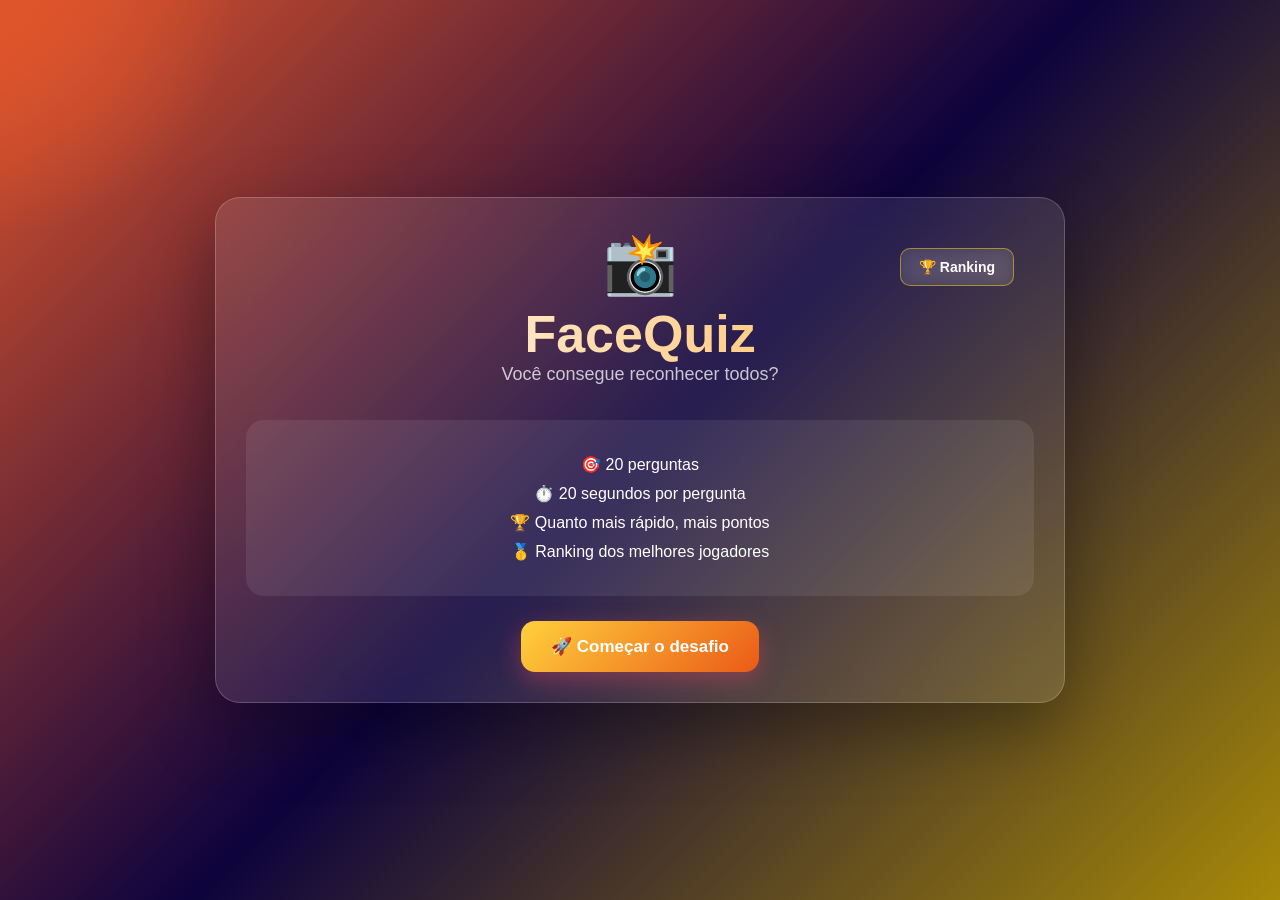
==== index.html @ 36f5b387 "Rename index-facequiz.html to index.html" ====
<!DOCTYPE html>
<html lang="pt-BR">

<head>

    <meta charset="UTF-8">
    <meta name="viewport" content="width=device-width, initial-scale=1.0">
    <title>FaceQuiz</title>
    <link rel="stylesheet" href="style-facequiz.css">
    <link rel="stylesheet" href="script-facequiz.js">


</head>

<body>

    <div class="app">

        <!-- ==============================
             TELA INICIAL
        =============================== -->

        <section id="telaInicial">

            <!-- BOTÃO RANKING -->
            <button class="btn-ranking-topo" id="btnVerRanking">

                🏆 Ranking

            </button>


            <div class="logo">
                📸
            </div>


            <h1 class="titulo">
                FaceQuiz
            </h1>


            <p class="subtitulo">
                Você consegue reconhecer todos?
            </p>


            <div class="descricao">

                <p>🎯 20 perguntas</p>

                <p>⏱️ 20 segundos por pergunta</p>

                <p>🏆 Quanto mais rápido, mais pontos</p>

                <p>🥇 Ranking dos melhores jogadores</p>

            </div>


            <button class="btn btn-principal" id="btnComecar">

                🚀 Começar o desafio

            </button>

        </section>





        <!-- ==============================
     TELA DE RANKING
================================ -->

        <section id="telaRanking" class="oculto">

            <div class="ranking-header">

                <div class="ranking-icone">
                    🏆
                </div>

                <h1 class="titulo">
                    Ranking
                </h1>

                <p class="subtitulo">
                    Os melhores jogadores do FaceQuiz
                </p>

            </div>


            <!-- TOP 3 -->

            <div id="podioRanking" class="podio-ranking">
            </div>


            <!-- DEMAIS JOGADORES -->

            <div id="listaRankingTela" class="lista-ranking-tela">
            </div>


            <!-- BOTÃO VOLTAR -->

            <button class="btn btn-ranking" id="btnVoltarRanking">

                ← Voltar para a tela inicial

            </button>



            <button class="btn btn-reset-ranking" id="btnResetRanking">

                🗑️ Resetar Ranking

            </button>

        </section>





        <!-- ==============================
             TELA DO JOGO
        =============================== -->

        <section id="jogo" class="oculto">

            <div class="topo">

                <div class="questao">

                    Pergunta
                    <span id="numero">
                        1
                    </span>

                    de 20

                </div>

                <div class="pontuacao-atual">

                    🏆

                    <span id="pontos">
                        0
                    </span>

                    pontos

                </div>

            </div>


            <!-- Barra de progresso -->

            <div class="progresso-container">

                <div class="progresso" id="progresso">
                </div>

            </div>


            <!-- Cronômetro -->

            <div class="timer" id="timer">

                15

            </div>


            <!-- Imagem -->

            <div class="imagem-box">

                <img id="imagem" src="" alt="Pessoa">

            </div>


            <!-- Pergunta -->

            <div class="pergunta">

                Quem é essa pessoa?

            </div>


            <!-- Alternativas -->

            <div class="alternativas" id="alternativas">
            </div>


            <!-- Feedback -->

            <div class="feedback" id="feedback">
            </div>

        </section>


        <!-- ==============================
             RESULTADO FINAL
        =============================== -->

        <section id="resultado">

            <div class="trofeu">
                🏆
            </div>

            <h2 class="resultado-titulo">
                Desafio concluído!
            </h2>

            <div class="resultado-pontos" id="resultadoPontos">

                0

            </div>

            <p>
                pontos
            </p>


            <!-- Estatísticas -->

            <div class="estatisticas">

                <div class="estatistica">

                    <strong id="totalAcertos">
                        0
                    </strong>

                    Acertos

                </div>


                <div class="estatistica">

                    <strong id="totalErros">
                        0
                    </strong>

                    Erros

                </div>


                <div class="estatistica">

                    <strong id="percentual">
                        0%
                    </strong>

                    Aproveitamento

                </div>

            </div>


            <!-- Ranking -->

            <div class="ranking">

                <h2>
                    🏆 Ranking
                </h2>

                <div id="listaRanking">
                </div>

            </div>


            <br>


            <button class="btn btn-principal" id="btnJogarNovamente">

                🔄 Jogar novamente

            </button>

        </section>


        <!-- ==============================
     FASE SURPRESA
================================ -->

        <section id="faseSurpresa" class="oculto">

            <div class="surpresa-icone">
                🎁
            </div>

            <h1 class="titulo-surpresa">
                FASE SURPRESA!
            </h1>

            <p class="subtitulo">
                Você chegou até aqui...
            </p>

            <div class="surpresa-box">

                <p>
                    🔥 Uma pergunta especial!
                </p>

                <p>
                    ⏱️ Você terá apenas 30 segundos.
                </p>

                <p>
                    💰 Se acertar, ganha
                    <strong>+500 pontos!</strong>
                </p>

            </div>

            <button class="btn btn-principal" id="btnComecarSurpresa"type="button">

                ⚡ Aceitar o desafio

            </button>

        </section>


        <!-- ==============================
     JOGO SURPRESA
================================ -->

        <section id="jogoSurpresa" class="oculto">

            <div class="topo">

                <div class="questao">

                    🎁 Fase Surpresa

                </div>

                <div class="pontuacao-atual">

                    🏆
                    <span id="pontosSurpresa">
                        0
                    </span>

                    pontos

                </div>

            </div>


            <div class="timer" id="timerSurpresa">

                30

            </div>


            <div class="imagem-box">

                <video id="videoSurpresa" autoplay muted playsinline controls loop>
                    <source src="videos/fase-surpresa.mp4" type="video/mp4"> /* incluir caminho do video*/
                </video>

            </div>


            <div class="pergunta">

                Quem é essa pessoa?

            </div>


            <div class="alternativas-surpresa" id="alternativasSurpresa">
   

            </div>


            <div class="feedback" id="feedbackSurpresa" aria-live="polite">

            </div>

        </section>

    </div>


    <!-- ==============================
         MODAL DO NOME
    =============================== -->

    <div class="modal oculto" id="modalNome">

        <div class="modal-conteudo">

            <h2>
                👋 Bem-vindo!
            </h2>

            <p>
                Digite seu nome para entrar no ranking:
            </p>

            <br>

            <input type="text" id="nomeJogador" placeholder="Seu nome" maxlength="20">

            <button class="btn btn-principal" id="btnIniciar">

                Começar

            </button>

        </div>

    </div>


    <!-- JavaScript externo -->
    <script src="script-facequiz.js"></script>

</body>
---- style-facequiz.css ----
/* ==========================================
   CONFIGURAÇÕES GERAIS
========================================== */

* {
    margin: 0;
    padding: 0;
    box-sizing: border-box;
}


body {

    font-family:
        "Segoe UI",
        Arial,
        sans-serif;

    min-height: 100vh;

    background:
        radial-gradient(circle at top left,
            #df552b,
            transparent 15%),
        linear-gradient(135deg,
            #df552b,
            #0d033d,
            #a78908);

    color: white;

    display: flex;

    justify-content: center;

    align-items: center;

    padding: 20px;
}


/* ==========================================
   CONTAINER
========================================== */

.app {

    width: 100%;

    max-width: 850px;

    background:
        rgba(255, 255, 255, 0.10);

    backdrop-filter:
        blur(18px);

    border:
        1px solid rgba(255, 255, 255, 0.20);

    border-radius: 25px;

    padding: 30px;

    box-shadow:
        0 25px 70px rgba(0, 0, 0, 0.35);
}


/* ==========================================
   TELA INICIAL
========================================== */

#telaInicial {

    text-align: center;

}


.logo {

    font-size: 60px;

    margin-bottom: 5px;

}


.titulo {

    font-size: 52px;

    font-weight: 800;

    background:
        linear-gradient(90deg,
            #ffffff,
            #ffb347);

    -webkit-background-clip: text;

    -webkit-text-fill-color:
        transparent;
}


.subtitulo {

    color:
        rgba(255, 255, 255, 0.75);

    font-size: 18px;

    margin-bottom: 35px;

}


.descricao {

    background:
        rgba(255, 255, 255, 0.08);

    border-radius: 18px;

    padding: 25px;

    margin-bottom: 25px;

}


.descricao p {

    margin: 10px 0;

}


/* ==========================================
   BOTÕES
========================================== */

.btn {

    border: none;

    padding: 15px 30px;

    border-radius: 14px;

    font-size: 17px;

    font-weight: bold;

    cursor: pointer;

    transition:
        0.3s;
}


.btn-principal {

    color: white;

    background:
        linear-gradient(135deg,
            #ffd13c,
            #eb5a17);

    box-shadow:
        0 8px 25px rgba(255, 80, 100, 0.35);
}


.btn:hover {

    transform:
        translateY(-3px) scale(1.02);

    box-shadow:
        0 12px 30px rgba(0, 0, 0, 0.3);
}


/* ==========================================
   CABEÇALHO
========================================== */

.topo {

    display: flex;

    justify-content:
        space-between;

    align-items:
        center;

    margin-bottom:
        20px;
}


.questao {

    font-size: 18px;

    font-weight: bold;

}


.pontuacao-atual {

    background:
        rgba(255, 255, 255, 0.12);

    padding:
        10px 16px;

    border-radius:
        12px;

}


/* ==========================================
   PROGRESSO
========================================== */

.progresso-container {

    width: 100%;

    height: 8px;

    background:
        rgba(255, 255, 255, 0.15);

    border-radius:
        10px;

    margin-bottom:
        25px;

    overflow:
        hidden;
}


.progresso {

    height: 100%;

    width: 0%;

    background:
        linear-gradient(90deg,
            #ffd13c,
            #eb5a17);

    transition:
        width 0.4s;
}


/* ==========================================
   CRONÔMETRO
========================================== */

.timer {

    width: 75px;

    height: 75px;

    border-radius: 50%;

    display: flex;

    justify-content: center;

    align-items: center;

    margin:
        0 auto 20px;

    background:
        rgba(255, 255, 255, 0.10);

    border:
        4px solid #ff9a3c;

    font-size:
        24px;

    font-weight:
        bold;

    transition:
        0.3s;
}


.timer.urgente {

    border-color:
        #ff304f;

    color:
        #ff304f;

    animation:
        pulsar 0.7s infinite;
}


@keyframes pulsar {

    0% {
        transform: scale(1);
    }

    50% {
        transform: scale(1.12);
    }

    100% {
        transform: scale(1);
    }

}


/* ==========================================
   IMAGEM
========================================== */

.imagem-box {

    width: 100%;

    height: 320px;

    display:flex;
    align-items: center;
    justify-content: center;

    overflow: hidden;
    padding: 10px;
    
    box-sizing: border-box;
        
    border-radius:
        18px;
}


.imagem-box img {

    display: block;

    width: 100%;

    height: 100%;

    object-fit: contain;
    object-position: center;

    border-radius: 12px;
    transition:
        transform 0.5s;
}


.imagem-box:hover img {

    transform:
        scale(1.04);

}

@media (max-width:600px){
    .imagem-box{
        height: 260px;
        padding: 8px;
    }
}



/* ==========================================
   PERGUNTA
========================================== */

.pergunta {

    text-align:
        center;

    font-size:
        25px;

    font-weight:
        bold;

    margin-bottom:
        20px;

}


/* ==========================================
   ALTERNATIVAS
========================================== */

.alternativas {

    display:
        grid;

    grid-template-columns:
        1fr 1fr;

    gap:
        14px;

}


.alternativa {

    padding:
        16px;

    border:
        1px solid rgba(255, 255, 255, 0.15);

    border-radius:
        14px;

    background:
        rgba(255, 255, 255, 0.08);

    color:
        white;

    font-size:
        16px;

    cursor:
        pointer;

    transition:
        0.25s;
}


.alternativa:hover {

    background:
        rgba(255, 255, 255, 0.18);

    transform:
        translateY(-2px);

}


.alternativa:disabled {

    cursor:
        not-allowed;

}


.correta {

    background:
        #16c784 !important;

    border-color:
        #16c784 !important;

    animation:
        acerto 0.5s;
}


.errada {

    background:
        #ff3d57 !important;

    border-color:
        #ff3d57 !important;

    animation:
        erro 0.5s;
}


/* ==========================================
   ANIMAÇÕES
========================================== */

@keyframes acerto {

    0% {
        transform: scale(1);
    }

    50% {
        transform: scale(1.08);
    }

    100% {
        transform: scale(1);
    }

}


@keyframes erro {

    0%,
    100% {
        transform: translateX(0);
    }

    25% {
        transform: translateX(-8px);
    }

    50% {
        transform: translateX(8px);
    }

    75% {
        transform: translateX(-8px);
    }

}


/* ==========================================
   FEEDBACK
========================================== */

.feedback {

    text-align:
        center;

    min-height:
        30px;

    margin-top:
        18px;

    font-size:
        20px;

    font-weight:
        bold;
}


/* ==========================================
   RESULTADO
========================================== */

#resultado {

    display:
        none;

    text-align:
        center;
}


.trofeu {

    font-size:
        75px;
}


.resultado-titulo {

    font-size:
        38px;

    margin:
        10px 0;
}


.resultado-pontos {

    font-size:
        48px;

    font-weight:
        bold;

    color:
        #ffb347;

    margin:
        15px;
}


.estatisticas {

    display:
        flex;

    justify-content:
        center;

    gap:
        15px;

    margin:
        25px 0;

    flex-wrap:
        wrap;
}


.estatistica {

    background:
        rgba(255, 255, 255, 0.08);

    padding:
        15px 25px;

    border-radius:
        15px;

    min-width:
        130px;
}


.estatistica strong {

    display:
        block;

    font-size:
        25px;
}


/* ==========================================
   RANKING
========================================== */

.ranking {

    margin-top:
        30px;

    text-align:
        left;
}


.ranking h2 {

    text-align:
        center;

    margin-bottom:
        15px;
}


.ranking-item {

    display:
        flex;

    justify-content:
        space-between;

    align-items:
        center;

    background:
        rgba(255, 255, 255, 0.08);

    padding:
        13px 18px;

    border-radius:
        12px;

    margin-bottom:
        8px;
}


.primeiro {

    border:
        1px solid #ffd700;

}


.segundo {

    border:
        1px solid #c0c0c0;

}


.terceiro {

    border:
        1px solid #cd7f32;

}


/* ==========================================
   MODAL
========================================== */

.modal {

    position:
        fixed;

    inset:
        0;

    background:
        rgba(0, 0, 0, 0.75);

    display:
        flex;

    justify-content:
        center;

    align-items:
        center;

    padding:
        20px;

    z-index:
        100;
}


.modal-conteudo {

    background:
        #241039;

    padding:
        35px;

    border-radius:
        20px;

    text-align:
        center;

    width:
        100%;

    max-width:
        400px;
}


.modal-conteudo h2 {

    margin-bottom:
        20px;

}


.modal-conteudo input {

    width:
        100%;

    padding:
        14px;

    border:
        none;

    border-radius:
        10px;

    margin-bottom:
        15px;

    font-size:
        16px;

    outline:
        none;
}


/* ==========================================
   CLASSE PARA ESCONDER ELEMENTOS
========================================== */

.oculto {

    display:
        none !important;

}


/* ==========================================
   RESPONSIVIDADE
========================================== */

@media(max-width: 600px) {

    .app {

        padding:
            20px;

    }


    .titulo {

        font-size:
            40px;

    }


    .alternativas {

        grid-template-columns:
            1fr;

    }


    .imagem-box {

        height:
            250px;

    }


    .topo {

        flex-direction:
            column;

        gap:
            10px;

    }

}

/* ==========================================
   FASE SURPRESA
========================================== */

.surpresa-icone {

    font-size: 80px;

    margin-bottom: 10px;

    animation:
        pulsar 1s infinite;

}


.titulo-surpresa {

    font-size: 45px;

    font-weight: 800;

    background:
        linear-gradient(90deg,
            #ffd700,
            #ff7a18,
            #061b79);

    -webkit-background-clip: text;

    -webkit-text-fill-color:
        transparent;

    margin-bottom: 10px;

}


.surpresa-box {

    background:
        rgba(255, 255, 255, 0.10);

    border:
        1px solid rgba(255, 215, 0, 0.35);

    border-radius:
        18px;

    padding:
        25px;

    margin:
        25px 0;

}


.surpresa-box p {

    margin:
        10px 0;

    font-size:
        18px;

}


.surpresa-box strong {

    color:
        #ffd700;

}


#jogoSurpresa {

    text-align:
        center;

}


#jogoSurpresa .imagem-box {

    border:
        3px solid #ffd700;

    box-shadow:
        0 0 30px rgba(255, 215, 0, 0.25);

}


#timerSurpresa {

    border-color:
        #ffd700;

}


#timerSurpresa.urgente {

    border-color:
        #ff304f;

    color:
        #ff304f;

}


#videoSurpresa{
    display: block;
    width: 100%;
    max-width: 600px;
    height: 320px;
    object-fit: contain;
    object-position: center;
    margin: 0 auto;
    border-radius: 18px;
    background-color: #df552b; /* ver fundo do video se precisa ser o #000*/
}

@media(max-width: 600px) {

    .titulo-surpresa {

        font-size:
            34px;

    }

}

@media(max-width: 600px) {

    #videoSurpresa {

        height: 206px;

    }

}


/* ==========================================
   BOTÃO RANKING
========================================== */

.btn-ranking {

    width: 100%;

    margin-top: 12px;

    color: white;

    background:
        rgba(255, 255, 255, 0.10);

    border:
        1px solid rgba(255, 215, 0, 0.45);

}


.btn-ranking:hover {

    background:
        rgba(255, 215, 0, 0.15);

    border-color:
        #ffd700;

}


/* ==========================================
   TELA DE RANKING
========================================== */

#telaRanking {

    text-align:
        center;

    animation:
        aparecerRanking 0.4s ease;

}


@keyframes aparecerRanking {

    from {

        opacity: 0;

        transform:
            translateY(20px);

    }

    to {

        opacity: 1;

        transform:
            translateY(0);

    }

}


/* ==========================================
   CABEÇALHO
========================================== */

.ranking-header {

    margin-bottom:
        25px;

}


.ranking-icone {

    font-size:
        65px;

    margin-bottom:
        5px;

}


/* ==========================================
   PÓDIO
========================================== */

.podio-ranking {

    display:
        flex;

    justify-content:
        center;

    align-items:
        flex-end;

    gap:
        12px;

    margin:
        25px 0 30px;

}


.podio-item {

    width:
        30%;

    padding:
        18px 10px;

    border-radius:
        16px;

    background:
        rgba(255,255,255,0.08);

    border:
        1px solid
        rgba(255,255,255,0.15);

}


.podio-item.primeiro {

    min-height:
        150px;

    border:
        2px solid
        #ffd700;

    background:
        rgba(255,215,0,0.12);

}


.podio-item.segundo {

    min-height:
        125px;

    border:
        2px solid
        #c0c0c0;

}


.podio-item.terceiro {

    min-height:
        110px;

    border:
        2px solid
        #cd7f32;

}


.podio-medalha {

    font-size:
        35px;

    margin-bottom:
        8px;

}


.podio-nome {

    font-weight:
        bold;

    font-size:
        16px;

    overflow:
        hidden;

    text-overflow:
        ellipsis;

    white-space:
        nowrap;

}


.podio-pontos {

    color:
        #ffd700;

    font-weight:
        bold;

    margin-top:
        7px;

}


/* ==========================================
   LISTA DO RANKING
========================================== */

.lista-ranking-tela {

    display:
        flex;

    flex-direction:
        column;

    gap:
        8px;

    margin-bottom:
        25px;

}


.ranking-tela-item {

    display:
        flex;

    align-items:
        center;

    justify-content:
        space-between;

    padding:
        14px 18px;

    background:
        rgba(255,255,255,0.07);

    border:
        1px solid
        rgba(255,255,255,0.10);

    border-radius:
        13px;

    transition:
        0.25s;

}


.ranking-tela-item:hover {

    background:
        rgba(255,255,255,0.14);

    transform:
        translateX(4px);

}


.ranking-posicao {

    font-weight:
        bold;

    min-width:
        40px;

    text-align:
        left;

}


.ranking-nome {

    flex:
        1;

    text-align:
        left;

    font-weight:
        600;

}


.ranking-pontos {

    color:
        #ffd700;

    font-weight:
        bold;

}


/* ==========================================
   RANKING VAZIO
========================================== */

.ranking-vazio {

    padding:
        35px 20px;

    background:
        rgba(255,255,255,0.07);

    border-radius:
        18px;

    margin-bottom:
        25px;

}


.ranking-vazio .icone {

    font-size:
        50px;

    margin-bottom:
        10px;

}


/* ==========================================
   RESPONSIVIDADE
========================================== */

@media(max-width: 600px) {

    .podio-ranking {

        gap:
            6px;

    }


    .podio-item {

        width:
            33%;

        padding:
            14px 6px;

    }


    .podio-item.primeiro {

        min-height:
            135px;

    }


    .podio-item.segundo {

        min-height:
            115px;

    }


    .podio-item.terceiro {

        min-height:
            100px;

    }


    .podio-nome {

        font-size:
            13px;

    }


    .podio-pontos {

        font-size:
            13px;

    }

}


/* ==========================================
   BOTÃO RESETAR RANKING
========================================== */

.btn-reset-ranking {

    width: 100%;

    margin-top: 10px;

    background:
        rgba(255, 60, 80, 0.08);

    color:
        #ff5c6c;

    border:
        1px solid
        rgba(255, 60, 80, 0.35);

}


.btn-reset-ranking:hover {

    background:
        rgba(255, 60, 80, 0.18);

    border-color:
        #ff5c6c;

    color:
        #ffffff;

}


/* ==========================================
   BOTÕES DA TELA INICIAL
========================================== */

.botoes-iniciais {

    display:
        flex;

    gap:
        12px;

    width:
        100%;

    margin-top:
        20px;

}


.botoes-iniciais .btn {

    flex:
        1;

    margin:
        0;

}


/* Mantém os dois botões
   com exatamente o mesmo visual */

.botoes-iniciais .btn-principal {

    width:
        auto;

}


/* ==========================================
   RESPONSIVO
========================================== */

@media (max-width: 600px) {

    .botoes-iniciais {

        flex-direction:
            column;

    }


    .botoes-iniciais .btn {

        width:
            100%;

    }

}


/* ==========================================
   BOTÃO RANKING - CANTO SUPERIOR DIREITO
========================================== */

#telaInicial {

    position:
        relative;

}


.btn-ranking-topo {

    position:
        absolute;

    top:
        20px;

    right:
        20px;

    display:
        flex;

    align-items:
        center;

    justify-content:
        center;

    gap:
        6px;

    padding:
        10px 18px;

    border:
        1px solid
        rgba(255, 215, 0, 0.5);

    border-radius:
        10px;

    background:
        rgba(255, 255, 255, 0.08);

    color:
        #ffffff;

    font-size:
        14px;

    font-weight:
        600;

    cursor:
        pointer;

    transition:
        all 0.25s ease;

    backdrop-filter:
        blur(8px);

}


.btn-ranking-topo:hover {

    background:
        rgba(255, 215, 0, 0.15);

    border-color:
        #ffd700;

    transform:
        translateY(-2px);

    box-shadow:
        0 5px 20px
        rgba(255, 215, 0, 0.15);

}


/* ==========================================
   RESPONSIVO
========================================== */

@media (max-width: 600px) {

    .btn-ranking-topo {

        top:
            12px;

        right:
            12px;

        padding:
            8px 12px;

        font-size:
            13px;

    }

}


#faseSurpresa {
    width: 100%;
    max-width: 650px;
    margin: 0 auto;
    padding: 20px;
    box-sizing: border-box;
    text-align: center;
}

#videoSurpresa {
    display: block;
    width: 100%;
    height: 320px;
    object-fit: contain;
    object-position: center;
    background: #000;
    border-radius: 18px;
    margin: 20px auto;
}

.alternativas-surpresa {
    display: grid;
    grid-template-columns: repeat(2, minmax(0, 1fr));
    gap: 12px;
    margin-top: 20px;
}

.alternativas-surpresa button {
   padding:
        16px;

    border:
        1px solid rgba(255, 255, 255, 0.15);

    border-radius:
        14px;

    background:
        rgba(255, 255, 255, 0.08);

    color:
        white;

    font-size:
        16px;

    cursor:
        pointer;

    transition:
        0.25s;
}

.alternativas-surpresa button:hover {
    transform: scale(1.03);
}

@media (max-width: 600px) {
    #videoSurpresa {
        height: 240px;
    }

    .alternativas-surpresa {
        grid-template-columns: 1fr;
    }
}




#jogoSurpresa .imagem-box {
    width: 100%;
    max-width: 600px;
    height: 320px;
    margin: 20px auto;
    display: flex;
    justify-content: center;
    align-items: center;
    overflow: hidden;
    box-sizing: border-box;
    border-radius: 18px;
    background: #000;
}

#videoSurpresa {
    display: block;
    width: 100%;
    height: 100%;
    object-fit: contain;
    object-position: center;
}

#alternativasSurpresa {
    display:
        grid;

    grid-template-columns:
        1fr 1fr;

    gap:
        14px;

}

#alternativasSurpresa .alternativa {
    width: 100%;
    padding: 14px;
    box-sizing: border-box;
}

@media (max-width: 600px) {
    #jogoSurpresa .imagem-box {
        height: 240px;
    }

    #alternativasSurpresa {
        grid-template-columns: 1fr;
    }
}

/*
.alternativa:hover {

    background:
        rgba(255, 255, 255, 0.18);

    transform:
        translateY(-2px);

}


.alternativa:disabled {

    cursor:
        not-allowed;

}


.correta {

    background:
        #16c784 !important;

    border-color:
        #16c784 !important;

    animation:
        acerto 0.5s;
}


.errada {

    background:
        #ff3d57 !important;

    border-color:
        #ff3d57 !important;

    animation:
        erro 0.5s;
}
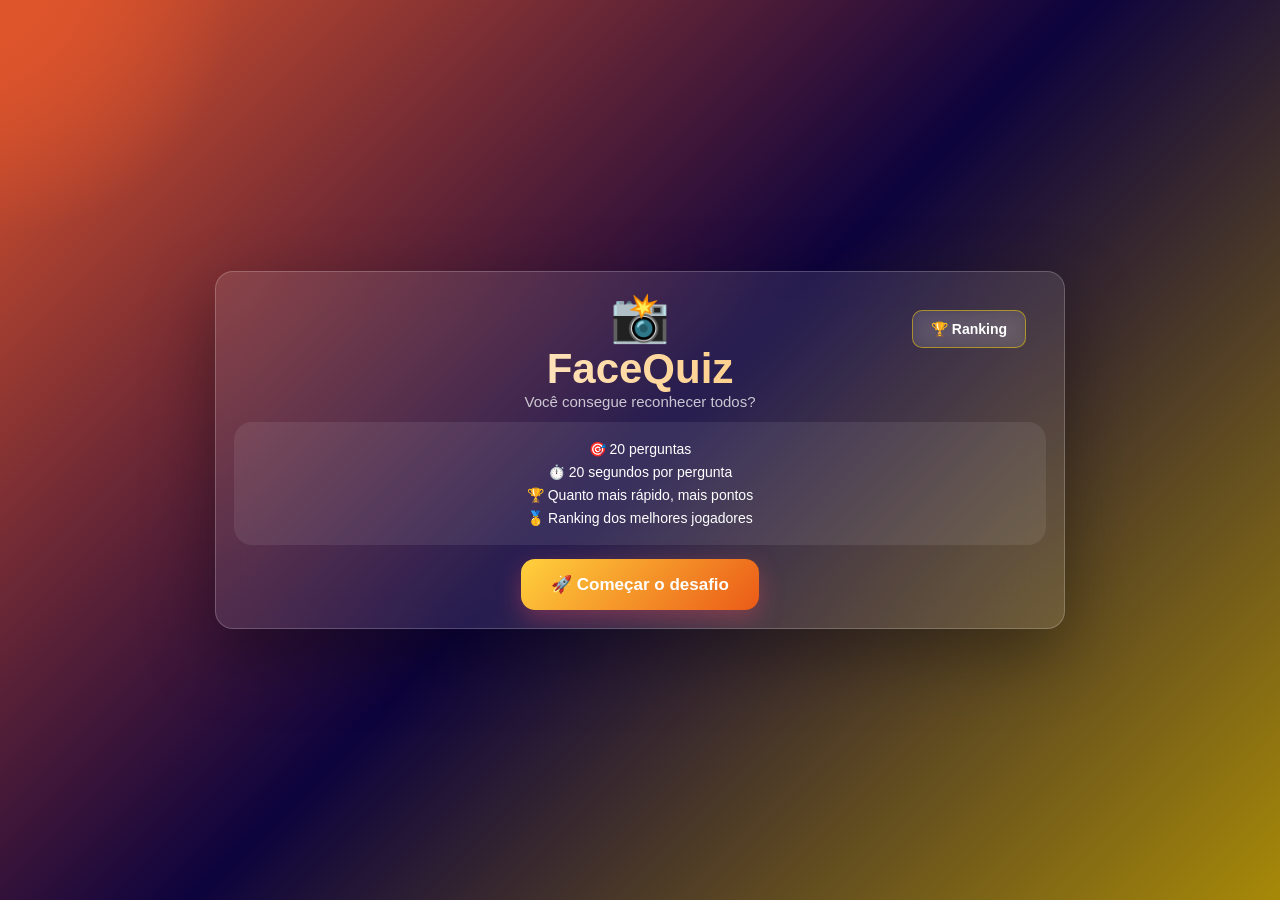
==== commit e1b7d926: "Fix HTML structure and remove duplicate content" ====
--- a/index.html
+++ b/index.html
@@ -4,10 +4,9 @@
 <head>
 
     <meta charset="UTF-8">
-    <meta name="viewport" content="width=device-width, initial-scale=1.0">
+    <meta name="viewport" content="width=device-width, initial-scale=1.0, viewport-fit=cover">
     <title>FaceQuiz</title>
-    <link rel="stylesheet" href="style-facequiz.css">
-    <link rel="stylesheet" href="script-facequiz.js">
+    <link rel="stylesheet" href="style.css">
 
 
 </head>
@@ -444,6 +443,6 @@
 
 
     <!-- JavaScript externo -->
-    <script src="script-facequiz.js"></script>
+    <script src="script.js"></script>
 
 </body>
--- a/style.css
+++ b/style.css
@@ -0,0 +1,2296 @@
+/* ==========================================
+   CONFIGURAÇÕES GERAIS
+========================================== */
+
+* {
+    margin: 0;
+    padding: 0;
+    box-sizing: border-box;
+}
+
+
+body {
+
+    font-family:
+        "Segoe UI",
+        Arial,
+        sans-serif;
+
+    min-height: 100vh;
+
+    background:
+        radial-gradient(circle at top left,
+            #df552b,
+            transparent 15%),
+        linear-gradient(135deg,
+            #df552b,
+            #0d033d,
+            #a78908);
+
+    color: white;
+
+    display: flex;
+
+    justify-content: center;
+
+    align-items: center;
+
+    padding: 20px;
+}
+
+
+/* ==========================================
+   CONTAINER
+========================================== */
+
+.app {
+
+    width: 100%;
+
+    max-width: 850px;
+
+    background:
+        rgba(255, 255, 255, 0.10);
+
+    backdrop-filter:
+        blur(18px);
+
+    border:
+        1px solid rgba(255, 255, 255, 0.20);
+
+    border-radius: 25px;
+
+    padding: 30px;
+
+    box-shadow:
+        0 25px 70px rgba(0, 0, 0, 0.35);
+}
+
+
+/* ==========================================
+   TELA INICIAL
+========================================== */
+
+#telaInicial {
+
+    text-align: center;
+
+}
+
+
+.logo {
+
+    font-size: 60px;
+
+    margin-bottom: 5px;
+
+}
+
+
+.titulo {
+
+    font-size: 52px;
+
+    font-weight: 800;
+
+    background:
+        linear-gradient(90deg,
+            #ffffff,
+            #ffb347);
+
+    -webkit-background-clip: text;
+
+    -webkit-text-fill-color:
+        transparent;
+}
+
+
+.subtitulo {
+
+    color:
+        rgba(255, 255, 255, 0.75);
+
+    font-size: 18px;
+
+    margin-bottom: 35px;
+
+}
+
+
+.descricao {
+
+    background:
+        rgba(255, 255, 255, 0.08);
+
+    border-radius: 18px;
+
+    padding: 25px;
+
+    margin-bottom: 25px;
+
+}
+
+
+.descricao p {
+
+    margin: 10px 0;
+
+}
+
+
+/* ==========================================
+   BOTÕES
+========================================== */
+
+.btn {
+
+    border: none;
+
+    padding: 15px 30px;
+
+    border-radius: 14px;
+
+    font-size: 17px;
+
+    font-weight: bold;
+
+    cursor: pointer;
+
+    transition:
+        0.3s;
+}
+
+
+.btn-principal {
+
+    color: white;
+
+    background:
+        linear-gradient(135deg,
+            #ffd13c,
+            #eb5a17);
+
+    box-shadow:
+        0 8px 25px rgba(255, 80, 100, 0.35);
+}
+
+
+.btn:hover {
+
+    transform:
+        translateY(-3px) scale(1.02);
+
+    box-shadow:
+        0 12px 30px rgba(0, 0, 0, 0.3);
+}
+
+
+/* ==========================================
+   CABEÇALHO
+========================================== */
+
+.topo {
+
+    display: flex;
+
+    justify-content:
+        space-between;
+
+    align-items:
+        center;
+
+    margin-bottom:
+        20px;
+}
+
+
+.questao {
+
+    font-size: 18px;
+
+    font-weight: bold;
+
+}
+
+
+.pontuacao-atual {
+
+    background:
+        rgba(255, 255, 255, 0.12);
+
+    padding:
+        10px 16px;
+
+    border-radius:
+        12px;
+
+}
+
+
+/* ==========================================
+   PROGRESSO
+========================================== */
+
+.progresso-container {
+
+    width: 100%;
+
+    height: 8px;
+
+    background:
+        rgba(255, 255, 255, 0.15);
+
+    border-radius:
+        10px;
+
+    margin-bottom:
+        25px;
+
+    overflow:
+        hidden;
+}
+
+
+.progresso {
+
+    height: 100%;
+
+    width: 0%;
+
+    background:
+        linear-gradient(90deg,
+            #ffd13c,
+            #eb5a17);
+
+    transition:
+        width 0.4s;
+}
+
+
+/* ==========================================
+   CRONÔMETRO
+========================================== */
+
+.timer {
+
+    width: 75px;
+
+    height: 75px;
+
+    border-radius: 50%;
+
+    display: flex;
+
+    justify-content: center;
+
+    align-items: center;
+
+    margin:
+        0 auto 20px;
+
+    background:
+        rgba(255, 255, 255, 0.10);
+
+    border:
+        4px solid #ff9a3c;
+
+    font-size:
+        24px;
+
+    font-weight:
+        bold;
+
+    transition:
+        0.3s;
+}
+
+
+.timer.urgente {
+
+    border-color:
+        #ff304f;
+
+    color:
+        #ff304f;
+
+    animation:
+        pulsar 0.7s infinite;
+}
+
+
+@keyframes pulsar {
+
+    0% {
+        transform: scale(1);
+    }
+
+    50% {
+        transform: scale(1.12);
+    }
+
+    100% {
+        transform: scale(1);
+    }
+
+}
+
+
+/* ==========================================
+   IMAGEM
+========================================== */
+
+.imagem-box {
+
+    width: 100%;
+
+    height: 320px;
+
+    display:flex;
+    align-items: center;
+    justify-content: center;
+
+    overflow: hidden;
+    padding: 10px;
+    
+    box-sizing: border-box;
+        
+    border-radius:
+        18px;
+}
+
+
+.imagem-box img {
+
+    display: block;
+
+    width: 100%;
+
+    height: 100%;
+
+    object-fit: contain;
+    object-position: center;
+
+    border-radius: 12px;
+    transition:
+        transform 0.5s;
+}
+
+
+.imagem-box:hover img {
+
+    transform:
+        scale(1.04);
+
+}
+
+@media (max-width:600px){
+    .imagem-box{
+        height: 260px;
+        padding: 8px;
+    }
+}
+
+
+
+/* ==========================================
+   PERGUNTA
+========================================== */
+
+.pergunta {
+
+    text-align:
+        center;
+
+    font-size:
+        25px;
+
+    font-weight:
+        bold;
+
+    margin-bottom:
+        20px;
+
+}
+
+
+/* ==========================================
+   ALTERNATIVAS
+========================================== */
+
+.alternativas {
+
+    display:
+        grid;
+
+    grid-template-columns:
+        1fr 1fr;
+
+    gap:
+        14px;
+
+}
+
+
+.alternativa {
+
+    padding:
+        16px;
+
+    border:
+        1px solid rgba(255, 255, 255, 0.15);
+
+    border-radius:
+        14px;
+
+    background:
+        rgba(255, 255, 255, 0.08);
+
+    color:
+        white;
+
+    font-size:
+        16px;
+
+    cursor:
+        pointer;
+
+    transition:
+        0.25s;
+}
+
+
+.alternativa:hover {
+
+    background:
+        rgba(255, 255, 255, 0.18);
+
+    transform:
+        translateY(-2px);
+
+}
+
+
+.alternativa:disabled {
+
+    cursor:
+        not-allowed;
+
+}
+
+
+.correta {
+
+    background:
+        #16c784 !important;
+
+    border-color:
+        #16c784 !important;
+
+    animation:
+        acerto 0.5s;
+}
+
+
+.errada {
+
+    background:
+        #ff3d57 !important;
+
+    border-color:
+        #ff3d57 !important;
+
+    animation:
+        erro 0.5s;
+}
+
+
+/* ==========================================
+   ANIMAÇÕES
+========================================== */
+
+@keyframes acerto {
+
+    0% {
+        transform: scale(1);
+    }
+
+    50% {
+        transform: scale(1.08);
+    }
+
+    100% {
+        transform: scale(1);
+    }
+
+}
+
+
+@keyframes erro {
+
+    0%,
+    100% {
+        transform: translateX(0);
+    }
+
+    25% {
+        transform: translateX(-8px);
+    }
+
+    50% {
+        transform: translateX(8px);
+    }
+
+    75% {
+        transform: translateX(-8px);
+    }
+
+}
+
+
+/* ==========================================
+   FEEDBACK
+========================================== */
+
+.feedback {
+
+    text-align:
+        center;
+
+    min-height:
+        30px;
+
+    margin-top:
+        18px;
+
+    font-size:
+        20px;
+
+    font-weight:
+        bold;
+}
+
+
+/* ==========================================
+   RESULTADO
+========================================== */
+
+#resultado {
+
+    display:
+        none;
+
+    text-align:
+        center;
+}
+
+
+.trofeu {
+
+    font-size:
+        75px;
+}
+
+
+.resultado-titulo {
+
+    font-size:
+        38px;
+
+    margin:
+        10px 0;
+}
+
+
+.resultado-pontos {
+
+    font-size:
+        48px;
+
+    font-weight:
+        bold;
+
+    color:
+        #ffb347;
+
+    margin:
+        15px;
+}
+
+
+.estatisticas {
+
+    display:
+        flex;
+
+    justify-content:
+        center;
+
+    gap:
+        15px;
+
+    margin:
+        25px 0;
+
+    flex-wrap:
+        wrap;
+}
+
+
+.estatistica {
+
+    background:
+        rgba(255, 255, 255, 0.08);
+
+    padding:
+        15px 25px;
+
+    border-radius:
+        15px;
+
+    min-width:
+        130px;
+}
+
+
+.estatistica strong {
+
+    display:
+        block;
+
+    font-size:
+        25px;
+}
+
+
+/* ==========================================
+   RANKING
+========================================== */
+
+.ranking {
+
+    margin-top:
+        30px;
+
+    text-align:
+        left;
+}
+
+
+.ranking h2 {
+
+    text-align:
+        center;
+
+    margin-bottom:
+        15px;
+}
+
+
+.ranking-item {
+
+    display:
+        flex;
+
+    justify-content:
+        space-between;
+
+    align-items:
+        center;
+
+    background:
+        rgba(255, 255, 255, 0.08);
+
+    padding:
+        13px 18px;
+
+    border-radius:
+        12px;
+
+    margin-bottom:
+        8px;
+}
+
+
+.primeiro {
+
+    border:
+        1px solid #ffd700;
+
+}
+
+
+.segundo {
+
+    border:
+        1px solid #c0c0c0;
+
+}
+
+
+.terceiro {
+
+    border:
+        1px solid #cd7f32;
+
+}
+
+
+/* ==========================================
+   MODAL
+========================================== */
+
+.modal {
+
+    position:
+        fixed;
+
+    inset:
+        0;
+
+    background:
+        rgba(0, 0, 0, 0.75);
+
+    display:
+        flex;
+
+    justify-content:
+        center;
+
+    align-items:
+        center;
+
+    padding:
+        20px;
+
+    z-index:
+        100;
+}
+
+
+.modal-conteudo {
+
+    background:
+        #241039;
+
+    padding:
+        35px;
+
+    border-radius:
+        20px;
+
+    text-align:
+        center;
+
+    width:
+        100%;
+
+    max-width:
+        400px;
+}
+
+
+.modal-conteudo h2 {
+
+    margin-bottom:
+        20px;
+
+}
+
+
+.modal-conteudo input {
+
+    width:
+        100%;
+
+    padding:
+        14px;
+
+    border:
+        none;
+
+    border-radius:
+        10px;
+
+    margin-bottom:
+        15px;
+
+    font-size:
+        16px;
+
+    outline:
+        none;
+}
+
+
+/* ==========================================
+   CLASSE PARA ESCONDER ELEMENTOS
+========================================== */
+
+.oculto {
+
+    display:
+        none !important;
+
+}
+
+
+/* ==========================================
+   RESPONSIVIDADE
+========================================== */
+
+@media(max-width: 600px) {
+
+    .app {
+
+        padding:
+            20px;
+
+    }
+
+
+    .titulo {
+
+        font-size:
+            40px;
+
+    }
+
+
+    .alternativas {
+
+        grid-template-columns:
+            1fr;
+
+    }
+
+
+    .imagem-box {
+
+        height:
+            250px;
+
+    }
+
+
+    .topo {
+
+        flex-direction:
+            column;
+
+        gap:
+            10px;
+
+    }
+
+}
+
+/* ==========================================
+   FASE SURPRESA
+========================================== */
+
+.surpresa-icone {
+
+    font-size: 80px;
+
+    margin-bottom: 10px;
+
+    animation:
+        pulsar 1s infinite;
+
+}
+
+
+.titulo-surpresa {
+
+    font-size: 45px;
+
+    font-weight: 800;
+
+    background:
+        linear-gradient(90deg,
+            #ffd700,
+            #ff7a18,
+            #061b79);
+
+    -webkit-background-clip: text;
+
+    -webkit-text-fill-color:
+        transparent;
+
+    margin-bottom: 10px;
+
+}
+
+
+.surpresa-box {
+
+    background:
+        rgba(255, 255, 255, 0.10);
+
+    border:
+        1px solid rgba(255, 215, 0, 0.35);
+
+    border-radius:
+        18px;
+
+    padding:
+        25px;
+
+    margin:
+        25px 0;
+
+}
+
+
+.surpresa-box p {
+
+    margin:
+        10px 0;
+
+    font-size:
+        18px;
+
+}
+
+
+.surpresa-box strong {
+
+    color:
+        #ffd700;
+
+}
+
+
+#jogoSurpresa {
+
+    text-align:
+        center;
+
+}
+
+
+#jogoSurpresa .imagem-box {
+
+    border:
+        3px solid #ffd700;
+
+    box-shadow:
+        0 0 30px rgba(255, 215, 0, 0.25);
+
+}
+
+
+#timerSurpresa {
+
+    border-color:
+        #ffd700;
+
+}
+
+
+#timerSurpresa.urgente {
+
+    border-color:
+        #ff304f;
+
+    color:
+        #ff304f;
+
+}
+
+
+#videoSurpresa{
+    display: block;
+    width: 100%;
+    max-width: 600px;
+    height: 320px;
+    object-fit: contain;
+    object-position: center;
+    margin: 0 auto;
+    border-radius: 18px;
+    background-color: #df552b; /* ver fundo do video se precisa ser o #000*/
+}
+
+@media(max-width: 600px) {
+
+    .titulo-surpresa {
+
+        font-size:
+            34px;
+
+    }
+
+}
+
+@media(max-width: 600px) {
+
+    #videoSurpresa {
+
+        height: 206px;
+
+    }
+
+}
+
+
+/* ==========================================
+   BOTÃO RANKING
+========================================== */
+
+.btn-ranking {
+
+    width: 100%;
+
+    margin-top: 12px;
+
+    color: white;
+
+    background:
+        rgba(255, 255, 255, 0.10);
+
+    border:
+        1px solid rgba(255, 215, 0, 0.45);
+
+}
+
+
+.btn-ranking:hover {
+
+    background:
+        rgba(255, 215, 0, 0.15);
+
+    border-color:
+        #ffd700;
+
+}
+
+
+/* ==========================================
+   TELA DE RANKING
+========================================== */
+
+#telaRanking {
+
+    text-align:
+        center;
+
+    animation:
+        aparecerRanking 0.4s ease;
+
+}
+
+
+@keyframes aparecerRanking {
+
+    from {
+
+        opacity: 0;
+
+        transform:
+            translateY(20px);
+
+    }
+
+    to {
+
+        opacity: 1;
+
+        transform:
+            translateY(0);
+
+    }
+
+}
+
+
+/* ==========================================
+   CABEÇALHO
+========================================== */
+
+.ranking-header {
+
+    margin-bottom:
+        25px;
+
+}
+
+
+.ranking-icone {
+
+    font-size:
+        65px;
+
+    margin-bottom:
+        5px;
+
+}
+
+
+/* ==========================================
+   PÓDIO
+========================================== */
+
+.podio-ranking {
+
+    display:
+        flex;
+
+    justify-content:
+        center;
+
+    align-items:
+        flex-end;
+
+    gap:
+        12px;
+
+    margin:
+        25px 0 30px;
+
+}
+
+
+.podio-item {
+
+    width:
+        30%;
+
+    padding:
+        18px 10px;
+
+    border-radius:
+        16px;
+
+    background:
+        rgba(255,255,255,0.08);
+
+    border:
+        1px solid
+        rgba(255,255,255,0.15);
+
+}
+
+
+.podio-item.primeiro {
+
+    min-height:
+        150px;
+
+    border:
+        2px solid
+        #ffd700;
+
+    background:
+        rgba(255,215,0,0.12);
+
+}
+
+
+.podio-item.segundo {
+
+    min-height:
+        125px;
+
+    border:
+        2px solid
+        #c0c0c0;
+
+}
+
+
+.podio-item.terceiro {
+
+    min-height:
+        110px;
+
+    border:
+        2px solid
+        #cd7f32;
+
+}
+
+
+.podio-medalha {
+
+    font-size:
+        35px;
+
+    margin-bottom:
+        8px;
+
+}
+
+
+.podio-nome {
+
+    font-weight:
+        bold;
+
+    font-size:
+        16px;
+
+    overflow:
+        hidden;
+
+    text-overflow:
+        ellipsis;
+
+    white-space:
+        nowrap;
+
+}
+
+
+.podio-pontos {
+
+    color:
+        #ffd700;
+
+    font-weight:
+        bold;
+
+    margin-top:
+        7px;
+
+}
+
+
+/* ==========================================
+   LISTA DO RANKING
+========================================== */
+
+.lista-ranking-tela {
+
+    display:
+        flex;
+
+    flex-direction:
+        column;
+
+    gap:
+        8px;
+
+    margin-bottom:
+        25px;
+
+}
+
+
+.ranking-tela-item {
+
+    display:
+        flex;
+
+    align-items:
+        center;
+
+    justify-content:
+        space-between;
+
+    padding:
+        14px 18px;
+
+    background:
+        rgba(255,255,255,0.07);
+
+    border:
+        1px solid
+        rgba(255,255,255,0.10);
+
+    border-radius:
+        13px;
+
+    transition:
+        0.25s;
+
+}
+
+
+.ranking-tela-item:hover {
+
+    background:
+        rgba(255,255,255,0.14);
+
+    transform:
+        translateX(4px);
+
+}
+
+
+.ranking-posicao {
+
+    font-weight:
+        bold;
+
+    min-width:
+        40px;
+
+    text-align:
+        left;
+
+}
+
+
+.ranking-nome {
+
+    flex:
+        1;
+
+    text-align:
+        left;
+
+    font-weight:
+        600;
+
+}
+
+
+.ranking-pontos {
+
+    color:
+        #ffd700;
+
+    font-weight:
+        bold;
+
+}
+
+
+/* ==========================================
+   RANKING VAZIO
+========================================== */
+
+.ranking-vazio {
+
+    padding:
+        35px 20px;
+
+    background:
+        rgba(255,255,255,0.07);
+
+    border-radius:
+        18px;
+
+    margin-bottom:
+        25px;
+
+}
+
+
+.ranking-vazio .icone {
+
+    font-size:
+        50px;
+
+    margin-bottom:
+        10px;
+
+}
+
+
+/* ==========================================
+   RESPONSIVIDADE
+========================================== */
+
+@media(max-width: 600px) {
+
+    .podio-ranking {
+
+        gap:
+            6px;
+
+    }
+
+
+    .podio-item {
+
+        width:
+            33%;
+
+        padding:
+            14px 6px;
+
+    }
+
+
+    .podio-item.primeiro {
+
+        min-height:
+            135px;
+
+    }
+
+
+    .podio-item.segundo {
+
+        min-height:
+            115px;
+
+    }
+
+
+    .podio-item.terceiro {
+
+        min-height:
+            100px;
+
+    }
+
+
+    .podio-nome {
+
+        font-size:
+            13px;
+
+    }
+
+
+    .podio-pontos {
+
+        font-size:
+            13px;
+
+    }
+
+}
+
+
+/* ==========================================
+   BOTÃO RESETAR RANKING
+========================================== */
+
+.btn-reset-ranking {
+
+    width: 100%;
+
+    margin-top: 10px;
+
+    background:
+        rgba(255, 60, 80, 0.08);
+
+    color:
+        #ff5c6c;
+
+    border:
+        1px solid
+        rgba(255, 60, 80, 0.35);
+
+}
+
+
+.btn-reset-ranking:hover {
+
+    background:
+        rgba(255, 60, 80, 0.18);
+
+    border-color:
+        #ff5c6c;
+
+    color:
+        #ffffff;
+
+}
+
+
+/* ==========================================
+   BOTÕES DA TELA INICIAL
+========================================== */
+
+.botoes-iniciais {
+
+    display:
+        flex;
+
+    gap:
+        12px;
+
+    width:
+        100%;
+
+    margin-top:
+        20px;
+
+}
+
+
+.botoes-iniciais .btn {
+
+    flex:
+        1;
+
+    margin:
+        0;
+
+}
+
+
+/* Mantém os dois botões
+   com exatamente o mesmo visual */
+
+.botoes-iniciais .btn-principal {
+
+    width:
+        auto;
+
+}
+
+
+/* ==========================================
+   RESPONSIVO
+========================================== */
+
+@media (max-width: 600px) {
+
+    .botoes-iniciais {
+
+        flex-direction:
+            column;
+
+    }
+
+
+    .botoes-iniciais .btn {
+
+        width:
+            100%;
+
+    }
+
+}
+
+
+/* ==========================================
+   BOTÃO RANKING - CANTO SUPERIOR DIREITO
+========================================== */
+
+#telaInicial {
+
+    position:
+        relative;
+
+}
+
+
+.btn-ranking-topo {
+
+    position:
+        absolute;
+
+    top:
+        20px;
+
+    right:
+        20px;
+
+    display:
+        flex;
+
+    align-items:
+        center;
+
+    justify-content:
+        center;
+
+    gap:
+        6px;
+
+    padding:
+        10px 18px;
+
+    border:
+        1px solid
+        rgba(255, 215, 0, 0.5);
+
+    border-radius:
+        10px;
+
+    background:
+        rgba(255, 255, 255, 0.08);
+
+    color:
+        #ffffff;
+
+    font-size:
+        14px;
+
+    font-weight:
+        600;
+
+    cursor:
+        pointer;
+
+    transition:
+        all 0.25s ease;
+
+    backdrop-filter:
+        blur(8px);
+
+}
+
+
+.btn-ranking-topo:hover {
+
+    background:
+        rgba(255, 215, 0, 0.15);
+
+    border-color:
+        #ffd700;
+
+    transform:
+        translateY(-2px);
+
+    box-shadow:
+        0 5px 20px
+        rgba(255, 215, 0, 0.15);
+
+}
+
+
+/* ==========================================
+   RESPONSIVO
+========================================== */
+
+@media (max-width: 600px) {
+
+    .btn-ranking-topo {
+
+        top:
+            12px;
+
+        right:
+            12px;
+
+        padding:
+            8px 12px;
+
+        font-size:
+            13px;
+
+    }
+
+}
+
+
+#faseSurpresa {
+    width: 100%;
+    max-width: 650px;
+    margin: 0 auto;
+    padding: 20px;
+    box-sizing: border-box;
+    text-align: center;
+}
+
+#videoSurpresa {
+    display: block;
+    width: 100%;
+    height: 320px;
+    object-fit: contain;
+    object-position: center;
+    background: #000;
+    border-radius: 18px;
+    margin: 20px auto;
+}
+
+.alternativas-surpresa {
+    display: grid;
+    grid-template-columns: repeat(2, minmax(0, 1fr));
+    gap: 12px;
+    margin-top: 20px;
+}
+
+.alternativas-surpresa button {
+   padding:
+        16px;
+
+    border:
+        1px solid rgba(255, 255, 255, 0.15);
+
+    border-radius:
+        14px;
+
+    background:
+        rgba(255, 255, 255, 0.08);
+
+    color:
+        white;
+
+    font-size:
+        16px;
+
+    cursor:
+        pointer;
+
+    transition:
+        0.25s;
+}
+
+.alternativas-surpresa button:hover {
+    transform: scale(1.03);
+}
+
+@media (max-width: 600px) {
+    #videoSurpresa {
+        height: 240px;
+    }
+
+    .alternativas-surpresa {
+        grid-template-columns: 1fr;
+    }
+}
+
+
+
+
+#jogoSurpresa .imagem-box {
+    width: 100%;
+    max-width: 600px;
+    height: 320px;
+    margin: 20px auto;
+    display: flex;
+    justify-content: center;
+    align-items: center;
+    overflow: hidden;
+    box-sizing: border-box;
+    border-radius: 18px;
+    background: #000;
+}
+
+#videoSurpresa {
+    display: block;
+    width: 100%;
+    height: 100%;
+    object-fit: contain;
+    object-position: center;
+}
+
+#alternativasSurpresa {
+    display:
+        grid;
+
+    grid-template-columns:
+        1fr 1fr;
+
+    gap:
+        14px;
+
+}
+
+#alternativasSurpresa .alternativa {
+    width: 100%;
+    padding: 14px;
+    box-sizing: border-box;
+}
+
+@media (max-width: 600px) {
+    #jogoSurpresa .imagem-box {
+        height: 240px;
+    }
+
+    #alternativasSurpresa {
+        grid-template-columns: 1fr;
+    }
+}
+
+/*
+.alternativa:hover {
+
+    background:
+        rgba(255, 255, 255, 0.18);
+
+    transform:
+        translateY(-2px);
+
+}
+
+
+.alternativa:disabled {
+
+    cursor:
+        not-allowed;
+
+}
+
+
+.correta {
+
+    background:
+        #16c784 !important;
+
+    border-color:
+        #16c784 !important;
+
+    animation:
+        acerto 0.5s;
+}
+
+
+.errada {
+
+    background:
+        #ff3d57 !important;
+
+    border-color:
+        #ff3d57 !important;
+
+    animation:
+        erro 0.5s;
+}
+
+
+
+/* Ajustes para celulares */
+* {
+    box-sizing: border-box;
+}
+
+html {
+    width: 100%;
+    min-height: 100%;
+}
+
+body {
+    width: 100%;
+    min-height: 100vh;
+    min-height: 100dvh;
+    margin: 0;
+    overflow-x: hidden;
+}
+
+img,
+video {
+    max-width: 100%;
+}
+
+img {
+    height: auto;
+}
+
+.imagem-box {
+    width: 100%;
+    max-width: 100%;
+    overflow: hidden;
+}
+
+.imagem-box video,
+.imagem-box img {
+    display: block;
+    width: 100%;
+    max-width: 100%;
+    height: auto;
+    object-fit: contain;
+}
+
+@media (max-width: 600px) {
+    .container {
+        width: 100%;
+        max-width: 100%;
+        padding: 16px;
+    }
+
+    h1 {
+        font-size: clamp(24px, 7vw, 34px);
+    }
+
+    .alternativas,
+    .alternativas-surpresa {
+        grid-template-columns: 1fr;
+        gap: 10px;
+    }
+
+    .alternativa {
+        width: 100%;
+        min-height: 48px;
+        font-size: 16px;
+        overflow-wrap: anywhere;
+    }
+
+    button {
+        max-width: 100%;
+        touch-action: manipulation;
+    }
+}
+
+
+/* Impede a rolagem da página no celular */
+html,
+body {
+    width: 100%;
+    height: 100%;
+    margin: 0;
+    overflow: hidden;
+    overscroll-behavior: none;
+}
+
+/* Mantém o jogo dentro da tela disponível */
+body {
+    position: fixed;
+    inset: 0;
+    height: 100vh;
+    height: 100dvh;
+    width: 100%;
+}
+
+/* Evita que imagens e vídeos ultrapassem a tela */
+img,
+video {
+    max-width: 100%;
+}
+
+/* Evita rolagem nos contêineres principais */
+.container,
+#inicio,
+#jogo,
+#resultado,
+#faseSurpresa,
+#jogoSurpresa {
+    max-height: 100%;
+    overflow: hidden;
+}
+
+
+/* =====================================
+   FACEQUIZ - TELA FIXA PARA CELULARES
+   Sem scroll vertical ou horizontal
+===================================== */
+
+* {
+    box-sizing: border-box;
+}
+
+html,
+body {
+    width: 100%;
+    height: 100%;
+    margin: 0;
+    padding: 0;
+    overflow: hidden;
+    overscroll-behavior: none;
+}
+
+body {
+    position: fixed;
+    inset: 0;
+    height: 100vh;
+    height: 100dvh;
+    width: 100%;
+}
+
+/* Telas principais do jogo */
+#inicio,
+#jogo,
+#resultado,
+#faseSurpresa,
+#jogoSurpresa {
+    width: 100%;
+    height: 100%;
+    max-height: 100%;
+    overflow: hidden;
+}
+
+/* Preserva as telas ocultas */
+.oculto {
+    display: none !important;
+}
+
+/* Imagens e vídeos responsivos */
+img,
+video {
+    display: block;
+    max-width: 100%;
+    max-height: 100%;
+}
+
+.imagem-box {
+    width: 100%;
+    max-width: 100%;
+    min-width: 0;
+    overflow: hidden;
+}
+
+.imagem-box img,
+.imagem-box video {
+    width: 100%;
+    height: auto;
+    max-height: 28dvh;
+    object-fit: contain;
+    margin: 0 auto;
+}
+
+/* Ajustes para telas de celular */
+@media (max-width: 600px) {
+    .container {
+        width: 100%;
+        max-width: 100%;
+        min-width: 0;
+        padding: 12px;
+        gap: 8px;
+    }
+
+    h1 {
+        font-size: clamp(21px, 6vw, 30px);
+        line-height: 1.15;
+        margin: 6px 0;
+    }
+
+    .pergunta {
+        font-size: clamp(16px, 4.5vw, 21px);
+        line-height: 1.2;
+        margin: 6px 0;
+    }
+
+    .topo {
+        gap: 6px;
+        flex-wrap: wrap;
+    }
+
+    .alternativas,
+    .alternativas-surpresa {
+        display: grid;
+        grid-template-columns: repeat(2, minmax(0, 1fr));
+        gap: 8px;
+        width: 100%;
+    }
+
+    .alternativa {
+        width: 100%;
+        min-width: 0;
+        min-height: 44px;
+        padding: 10px 6px;
+        font-size: clamp(13px, 3.6vw, 16px);
+        overflow-wrap: anywhere;
+    }
+
+    .timer {
+        font-size: clamp(22px, 6vw, 32px);
+        margin: 4px 0;
+    }
+
+    button {
+        max-width: 100%;
+        min-height: 44px;
+        touch-action: manipulation;
+    }
+
+    .surpresa-icone {
+        font-size: clamp(30px, 8vw, 48px);
+    }
+
+    .surpresa-box {
+        padding: 10px;
+        margin: 8px 0;
+    }
+}
+
+/* Celulares com pouca altura disponível */
+@media (max-height: 700px) {
+    .imagem-box img,
+    .imagem-box video {
+        max-height: 22dvh;
+    }
+
+    .container {
+        padding: 8px;
+        gap: 5px;
+    }
+
+    h1,
+    .pergunta {
+        margin: 4px 0;
+    }
+
+    .alternativas,
+    .alternativas-surpresa {
+        gap: 6px;
+    }
+
+    .alternativa {
+        padding: 8px 5px;
+        min-height: 40px;
+    }
+}
+
+
+
+/* FACEQUIZ — AJUSTE FINAL PARA IPHONE */
+
+/* Bloqueia a rolagem da página */
+html,
+body {
+    width: 100%;
+    height: 100%;
+    margin: 0;
+    overflow: hidden;
+    overscroll-behavior: none;
+}
+
+body {
+    position: fixed;
+    inset: 0;
+    width: 100%;
+    height: 100vh;
+    height: 100dvh;
+    padding: 8px;
+    display: flex;
+    align-items: center;
+    justify-content: center;
+}
+
+/* Usa o contêiner real do projeto */
+.app {
+    width: 100%;
+    max-width: 850px;
+    max-height: 100%;
+    padding: clamp(10px, 2dvh, 18px);
+    overflow: hidden;
+    border-radius: 18px;
+}
+
+/* Mantém as telas dentro do contêiner */
+#telaInicial,
+#telaRanking,
+#jogo,
+#resultado,
+#faseSurpresa,
+#jogoSurpresa {
+    width: 100%;
+    max-width: 100%;
+    max-height: 100%;
+    min-width: 0;
+}
+
+/* Tela inicial mais compacta */
+#telaInicial .logo {
+    font-size: clamp(30px, 6dvh, 48px);
+    margin-bottom: 0;
+}
+
+#telaInicial .titulo {
+    font-size: clamp(30px, 7vw, 42px);
+    line-height: 1.1;
+}
+
+#telaInicial .subtitulo {
+    font-size: 15px;
+    margin-bottom: 12px;
+}
+
+#telaInicial .descricao {
+    padding: 12px;
+    margin-bottom: 14px;
+}
+
+#telaInicial .descricao p {
+    margin: 7px 0;
+    font-size: 14px;
+}
+
+/* Tela das perguntas */
+#jogo .topo,
+#jogoSurpresa .topo {
+    margin-bottom: 8px;
+    gap: 6px;
+}
+
+#jogo .progresso-container {
+    margin-bottom: 10px;
+}
+
+#jogo .timer,
+#jogoSurpresa .timer {
+    width: 50px;
+    height: 50px;
+    font-size: 20px;
+    margin: 0 auto 8px;
+}
+
+#jogo .imagem-box,
+#jogoSurpresa .imagem-box {
+    height: 20dvh;
+    max-height: 170px;
+    min-height: 90px;
+    padding: 4px;
+    margin: 6px auto;
+}
+
+#jogo .imagem-box img,
+#jogoSurpresa .imagem-box video {
+    width: 100%;
+    height: 100%;
+    max-height: 100%;
+    object-fit: contain;
+}
+
+#jogo .pergunta,
+#jogoSurpresa .pergunta {
+    font-size: clamp(17px, 4.5vw, 22px);
+    line-height: 1.2;
+    margin: 8px 0;
+}
+
+#jogo .alternativas,
+#jogoSurpresa .alternativas-surpresa {
+    display: grid;
+    grid-template-columns: repeat(2, minmax(0, 1fr));
+    gap: 8px;
+    width: 100%;
+    margin-top: 6px;
+}
+
+#jogo .alternativa,
+#jogoSurpresa .alternativa {
+    min-width: 0;
+    min-height: 42px;
+    padding: 8px 5px;
+    font-size: clamp(13px, 3.5vw, 16px);
+    overflow-wrap: anywhere;
+}
+
+.feedback {
+    min-height: 0;
+    margin-top: 6px;
+    font-size: 15px;
+}
+
+/* Fase surpresa */
+#faseSurpresa .surpresa-icone {
+    font-size: clamp(35px, 7dvh, 55px);
+    margin-bottom: 4px;
+}
+
+#faseSurpresa .titulo-surpresa {
+    font-size: clamp(25px, 6vw, 36px);
+    margin-bottom: 6px;
+}
+
+#faseSurpresa .subtitulo {
+    margin-bottom: 8px;
+}
+
+#faseSurpresa .surpresa-box {
+    padding: 12px;
+    margin: 10px 0;
+}
+
+#faseSurpresa .surpresa-box p {
+    font-size: 14px;
+    margin: 7px 0;
+}
+
+/* Ajuste extra para telas baixas */
+@media (max-height: 700px) {
+    #jogo .imagem-box,
+    #jogoSurpresa .imagem-box {
+        height: 16dvh;
+        min-height: 75px;
+    }
+
+    #telaInicial .descricao {
+        padding: 8px;
+        margin-bottom: 8px;
+    }
+
+    #jogo .topo,
+    #jogoSurpresa .topo {
+        margin-bottom: 5px;
+    }
+}
